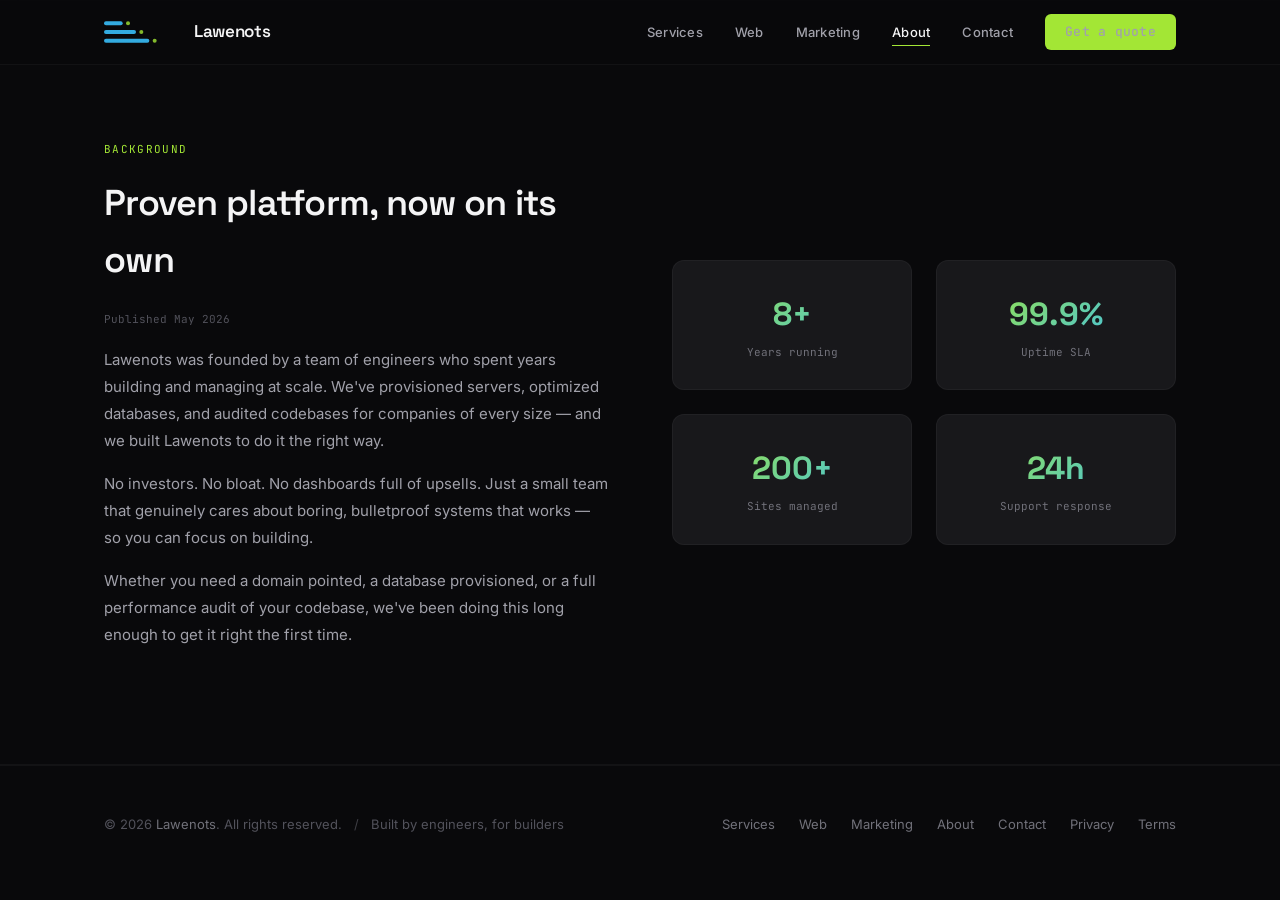
==== about/index.html @ 70c5d765 "Replace hash URLs with dedicated /services, /about, and /contact pages. Splits homepage sections int" ====
<!DOCTYPE html>
<html lang="en">
<head>
  <meta charset="UTF-8">
  <meta name="viewport" content="width=device-width, initial-scale=1.0">
  <title>About — Lawenots</title>
  <meta name="description" content="Lawenots was founded by engineers with years of platform experience.">
  <link rel="canonical" href="https://lawenots.com/about">
  <link rel="icon" type="image/svg+xml" href="../favicon.svg">
  <link rel="preconnect" href="https://fonts.googleapis.com">
  <link rel="preconnect" href="https://fonts.gstatic.com" crossorigin>
  <link rel="preload" as="style" href="https://fonts.googleapis.com/css2?family=Inter:wght@300;400;500;600&family=JetBrains+Mono:wght@400;500&family=Space+Grotesk:wght@400;500;600;700&display=swap" crossorigin>
  <link href="https://fonts.googleapis.com/css2?family=Inter:wght@300;400;500;600&family=JetBrains+Mono:wght@400;500&family=Space+Grotesk:wght@400;500;600;700&display=swap" rel="stylesheet">
  <link rel="stylesheet" href="../styles.css">

</head>
<body>
  <a href="#main-content" class="skip-link" style="position: absolute; top: -100%; left: 8px; padding: 8px 16px; background: var(--accent-lime); color: var(--surface-950); font-family: var(--font-mono); font-size: 12px; border-radius: 0 0 6px 6px; z-index: 200; transition: top 0.2s;">Skip to content</a>

  <nav>
    <div class="container">
      <a href="/" style="display: flex; align-items: center; gap: 10px;">
        <svg xmlns="http://www.w3.org/2000/svg" viewBox="0 0 120 40" width="80" height="28">
          <defs>
            <linearGradient id="nlg" x1="0" y1="0" x2="1" y2="0">
              <stop offset="0%%" stop-color="#A3E635"/>
              <stop offset="100%%" stop-color="#38BDF8"/>
            </linearGradient>
          </defs>
          <rect x="0" y="4" width="28" height="6" rx="3" fill="url(#nlg)" opacity="0.9"/>
          <circle cx="36" cy="7" r="3" fill="#A3E635" opacity="0.8"/>
          <rect x="0" y="17" width="48" height="6" rx="3" fill="url(#nlg)" opacity="0.9"/>
          <circle cx="56" cy="20" r="3" fill="#A3E635" opacity="0.8"/>
          <rect x="0" y="30" width="68" height="6" rx="3" fill="url(#nlg)" opacity="0.9"/>
          <circle cx="76" cy="33" r="3" fill="#A3E635" opacity="0.8"/>
        </svg>
        <span style="font-family: var(--font-display); font-size: 17px; font-weight: 600; letter-spacing: -0.02em; color: var(--surface-100);">Lawenots</span>
      </a>

      <div class="nav-links" id="navLinks">
        <a href="/services">Services</a>
        <a href="/web">Web</a>
        <a href="/marketing">Marketing</a>
        <a href="/about" class="nav-active">About</a>
        <a href="/contact">Contact</a>
        <a href="/contact" class="nav-cta">Get a quote</a>
      </div>

      <button class="mobile-toggle" id="mobileToggle" aria-label="Menu">
        <svg fill="none" stroke="currentColor" viewBox="0 0 24 24">
          <path stroke-linecap="round" stroke-linejoin="round" stroke-width="2" d="M4 6h16M4 12h16M4 18h16"/>
        </svg>
      </button>
    </div>
  </nav>

  <main id="main-content">
  <section class="section section-page-first about" id="about">
    <div class="container">
      <div class="about-grid">
        <div>
          <div class="section-tag">Background</div>
          <h2>Proven platform, now on its own</h2>
          <p style="font-family:var(--font-mono);font-size:11px;color:var(--surface-600);margin-bottom:16px">Published May 2026</p>
          <p>
            Lawenots was founded by a team of engineers who spent years building
            and managing at scale. We've provisioned servers,
            optimized databases, and audited codebases for companies of every size —
            and we built Lawenots to do it the right way.
          </p>
          <p>
            No investors. No bloat. No dashboards full of upsells. Just a small
            team that genuinely cares about boring, bulletproof systems
            that works — so you can focus on building.
          </p>
          <p>
            Whether you need a domain pointed, a database provisioned, or a full
            performance audit of your codebase, we've been doing this long enough
            to get it right the first time.
          </p>
        </div>

        <div class="about-stats">
          <div class="stat">
            <div class="stat-number">8+</div>
            <div class="stat-label">Years running</div>
          </div>
          <div class="stat">
            <div class="stat-number">99.9%</div>
            <div class="stat-label">Uptime SLA</div>
          </div>
          <div class="stat">
            <div class="stat-number">200+</div>
            <div class="stat-label">Sites managed</div>
          </div>
          <div class="stat">
            <div class="stat-number">24h</div>
            <div class="stat-label">Support response</div>
          </div>
        </div>
      </div>
    </div>
  </section>

  </main>

  <footer>
    <div class="container">
      <div class="legal">
        &copy; 2026 <a href="/">Lawenots</a>. All rights reserved.
        <span style="margin: 0 8px; color: var(--surface-700);">/</span>
        Built by engineers, for builders
      </div>
      <div class="footer-links">
        <a href="/services">Services</a>
        <a href="/web">Web</a>
        <a href="/marketing">Marketing</a>
        <a href="/about">About</a>
        <a href="/contact">Contact</a>
        <a href="/privacy">Privacy</a>
        <a href="/terms">Terms</a>
      </div>
    </div>
  </footer>

  <script defer src="../script.js"></script>
</body>
</html>
---- styles.css ----
:root{--surface-950:#09090B;--surface-900:#18181B;--surface-800:#27272A;--surface-700:#3F3F46;--surface-600:#52525B;--surface-500:#71717A;--surface-400:#A1A1AA;--surface-300:#D4D4D8;--surface-200:#E4E4E7;--surface-100:#F4F4F5;--surface-50:#FAFAFA;--accent-lime:#A3E635;--accent-sky:#38BDF8;--font-sans:'Inter',system-ui,-apple-system,sans-serif;--font-mono:'JetBrains Mono',Menlo,Monaco,monospace;--font-display:'Space Grotesk','Inter',system-ui,sans-serif}
*,*::before,*::after{box-sizing:border-box;margin:0;padding:0}
html{scroll-behavior:smooth;-webkit-font-smoothing:antialiased;-moz-osx-font-smoothing:grayscale}
body{font-family:var(--font-sans);background:var(--surface-950);color:var(--surface-100);line-height:1.6;min-height:100vh}
.container{max-width:1120px;margin:0 auto;padding:0 24px}
a{color:inherit;text-decoration:none}
::selection{background:var(--accent-lime);color:var(--surface-950)}
nav{position:fixed;top:0;left:0;right:0;z-index:100;background:rgba(9,9,11,0.85);backdrop-filter:blur(12px);-webkit-backdrop-filter:blur(12px);border-bottom:1px solid rgba(255,255,255,0.04)}
nav .container{display:flex;align-items:center;justify-content:space-between;height:64px}
.nav-links{display:flex;align-items:center;gap:32px}
.nav-links a{font-size:13px;font-weight:500;letter-spacing:0.02em;color:var(--surface-400);transition:color 0.2s;position:relative}
.nav-links a::after{content:'';position:absolute;bottom:-4px;left:0;right:0;height:1px;background:var(--accent-lime);transform:scaleX(0);transition:transform 0.3s ease}
.nav-links a:hover{color:var(--surface-100)}
.nav-links a:hover::after{transform:scaleX(1)}
.nav-cta{font-family:var(--font-mono);font-size:12px;padding:8px 20px;border-radius:6px;background:var(--accent-lime);color:var(--surface-950);font-weight:500;transition:opacity 0.2s}
.nav-cta:hover{opacity:0.85}
.mobile-toggle{display:none;background:none;border:none;cursor:pointer;color:var(--surface-400)}
.mobile-toggle svg{width:24px;height:24px}
.hero{padding:160px 0 100px;position:relative;overflow:hidden}
.hero::before{content:'';position:absolute;top:-40%;right:-20%;width:600px;height:600px;background:radial-gradient(circle,rgba(163,230,53,0.04) 0%,transparent 70%);pointer-events:none}
.hero-grid{display:grid;grid-template-columns:1fr 1fr;gap:64px;align-items:center}
.hero-badge{display:inline-flex;align-items:center;gap:8px;font-family:var(--font-mono);font-size:11px;letter-spacing:0.12em;text-transform:uppercase;color:var(--accent-lime);margin-bottom:24px}
.hero-badge-dot{width:6px;height:6px;border-radius:50%;background:var(--accent-lime);animation:pulse-dot 2s ease-in-out infinite}
.hero h1{font-family:var(--font-display);font-size:clamp(40px,6vw,72px);font-weight:700;line-height:1.05;letter-spacing:-0.03em;margin-bottom:24px}
.hero h1 span{background:linear-gradient(135deg,var(--accent-lime),var(--accent-sky));-webkit-background-clip:text;-webkit-text-fill-color:transparent;background-clip:text}
.hero p{font-size:17px;color:var(--surface-400);max-width:480px;line-height:1.7;margin-bottom:40px}
.hero-buttons{display:flex;gap:16px;flex-wrap:wrap}
.btn-primary{display:inline-flex;align-items:center;gap:8px;font-family:var(--font-mono);font-size:13px;font-weight:500;padding:12px 28px;border-radius:8px;background:var(--accent-lime);color:var(--surface-950);transition:opacity 0.2s}
.btn-primary:hover{opacity:0.85}
.btn-secondary{display:inline-flex;align-items:center;gap:8px;font-family:var(--font-mono);font-size:13px;font-weight:500;padding:12px 28px;border-radius:8px;border:1px solid var(--surface-700);color:var(--surface-300);transition:border-color 0.2s,color 0.2s}
.btn-secondary:hover{border-color:var(--surface-500);color:var(--surface-100)}
.hero-visual{display:flex;justify-content:center;align-items:center}
.stack-visual{width:100%;max-width:380px}
.stack-row{display:flex;align-items:center;gap:16px;padding:20px 24px;border-radius:10px;background:rgba(255,255,255,0.02);border:1px solid rgba(255,255,255,0.04);margin-bottom:12px;transition:background 0.3s,border-color 0.3s}
.stack-row:hover{background:rgba(163,230,53,0.04);border-color:rgba(163,230,53,0.12)}
.stack-bar{height:6px;border-radius:3px;background:linear-gradient(90deg,var(--accent-lime),var(--accent-sky));transition:width 0.6s ease}
.stack-bar.w-1{width:40%}
.stack-bar.w-2{width:65%}
.stack-bar.w-3{width:85%}
.stack-dot{width:8px;height:8px;border-radius:50%;background:var(--accent-lime);flex-shrink:0}
.stack-label{font-family:var(--font-mono);font-size:12px;color:var(--surface-400);white-space:nowrap;margin-left:auto}
.section{padding:100px 0}
.section-header{text-align:center;margin-bottom:64px}
.section-tag{font-family:var(--font-mono);font-size:11px;letter-spacing:0.12em;text-transform:uppercase;color:var(--accent-lime);margin-bottom:16px}
.section h2{font-family:var(--font-display);font-size:clamp(28px,4vw,44px);font-weight:600;letter-spacing:-0.02em;margin-bottom:16px}
.section-subtitle{color:var(--surface-400);font-size:16px;max-width:560px;margin:0 auto}
.services-grid{display:grid;grid-template-columns:repeat(4,1fr);gap:20px}
.service-card{padding:32px 28px;border-radius:12px;background:var(--surface-900);border:1px solid rgba(255,255,255,0.04);transition:border-color 0.3s,transform 0.3s}
.service-card:hover{border-color:rgba(163,230,53,0.15);transform:translateY(-2px)}
.service-card .icon{width:40px;height:40px;border-radius:10px;display:flex;align-items:center;justify-content:center;margin-bottom:20px;background:rgba(163,230,53,0.08);color:var(--accent-lime)}
.service-card .icon svg{width:20px;height:20px}
.service-card h3{font-family:var(--font-display);font-size:17px;font-weight:600;margin-bottom:8px}
.service-card .price{font-family:var(--font-mono);font-size:12px;color:var(--accent-lime);margin-bottom:12px}
.service-card p{font-size:14px;color:var(--surface-400);line-height:1.7}
.service-card .bullet-list{margin-top:16px;display:flex;flex-direction:column;gap:6px}
.service-card .bullet-list span{font-size:13px;color:var(--surface-500);display:flex;align-items:center;gap:8px}
.service-card .bullet-list span::before{content:'>';font-family:var(--font-mono);color:var(--accent-lime);font-size:11px;opacity:0.6}
.about{border-top:1px solid rgba(255,255,255,0.04);border-bottom:1px solid rgba(255,255,255,0.04)}
.about-grid{display:grid;grid-template-columns:1fr 1fr;gap:64px;align-items:center}
.about h2{font-family:var(--font-display);font-size:clamp(24px,3vw,36px);font-weight:600;letter-spacing:-0.02em;margin-bottom:20px}
.about p{color:var(--surface-400);font-size:15px;line-height:1.8;margin-bottom:16px}
.about-stats{display:grid;grid-template-columns:repeat(2,1fr);gap:24px}
.stat{text-align:center;padding:28px 16px;border-radius:12px;background:var(--surface-900);border:1px solid rgba(255,255,255,0.04)}
.stat-number{font-family:var(--font-display);font-size:32px;font-weight:700;background:linear-gradient(135deg,var(--accent-lime),var(--accent-sky));-webkit-background-clip:text;-webkit-text-fill-color:transparent;background-clip:text}
.stat-label{font-family:var(--font-mono);font-size:11px;color:var(--surface-500);margin-top:4px}
.contact-grid{display:grid;grid-template-columns:1fr 1fr;gap:64px}
.contact-info h3{font-family:var(--font-display);font-size:18px;font-weight:600;margin-bottom:16px}
.contact-info p{color:var(--surface-400);font-size:14px;line-height:1.8;margin-bottom:24px}
.contact-method{display:flex;align-items:center;gap:12px;padding:16px 0;border-bottom:1px solid rgba(255,255,255,0.04)}
.contact-method:last-child{border-bottom:none}
.contact-method-icon{width:36px;height:36px;border-radius:8px;display:flex;align-items:center;justify-content:center;background:rgba(163,230,53,0.08);color:var(--accent-lime);flex-shrink:0}
.contact-method-icon svg{width:16px;height:16px}
.contact-method label{font-family:var(--font-mono);font-size:11px;color:var(--surface-500);text-transform:uppercase;letter-spacing:0.06em;display:block;margin-bottom:2px}
.contact-method span{font-size:14px;color:var(--surface-200)}
.contact-form{display:flex;flex-direction:column;gap:16px}
.form-row{display:grid;grid-template-columns:1fr 1fr;gap:16px}
.form-group label{display:block;font-family:var(--font-mono);font-size:11px;color:var(--surface-500);text-transform:uppercase;letter-spacing:0.06em;margin-bottom:6px}
.form-group input,.form-group textarea,.form-group select{width:100%;padding:12px 16px;background:var(--surface-900);border:1px solid var(--surface-700);border-radius:8px;color:var(--surface-100);font-family:var(--font-sans);font-size:14px;outline:none;transition:border-color 0.2s}
.form-group input:focus,.form-group textarea:focus,.form-group select:focus{border-color:var(--accent-lime)}
.form-group textarea{resize:vertical;min-height:120px}
.form-group select{appearance:none;background-image:url("data:image/svg+xml,%3Csvg xmlns='http://www.w3.org/2000/svg' width='12' height='8' fill='%23A1A1AA'%3E%3Cpath d='M1 1l5 5 5-5'/%3E%3C/svg%3E");background-repeat:no-repeat;background-position:right 16px center}
.btn-submit{font-family:var(--font-mono);font-size:13px;font-weight:500;padding:14px 28px;border-radius:8px;border:none;cursor:pointer;background:var(--accent-lime);color:var(--surface-950);transition:opacity 0.2s;align-self:flex-start}
.btn-submit:hover{opacity:0.85}
footer{border-top:1px solid rgba(255,255,255,0.04);padding:48px 0 32px}
footer .container{display:flex;align-items:center;justify-content:space-between}
footer .legal{font-size:13px;color:var(--surface-600)}
footer .legal a{color:var(--surface-500);transition:color 0.2s}
footer .legal a:hover{color:var(--surface-300)}
footer .footer-links{display:flex;gap:24px}
footer .footer-links a{font-size:13px;color:var(--surface-500);transition:color 0.2s}
footer .footer-links a:hover{color:var(--surface-300)}
.skip-link:focus{top:0;outline:none}
@keyframes pulse-dot{0%,100%{opacity:0.4}50%{opacity:1}}
@keyframes fade-in{from{opacity:0}to{opacity:1}}
@keyframes slide-up{from{opacity:0;transform:translateY(16px)}to{opacity:1;transform:translateY(0)}}
.animate-fade-in{animation:fade-in 0.8s ease-out}
.animate-slide-up{animation:slide-up 0.6s ease-out backwards}
.delay-1{animation-delay:0.1s}
.delay-2{animation-delay:0.2s}
.delay-3{animation-delay:0.3s}
.delay-4{animation-delay:0.4s}
@media(max-width:900px){.hero-grid{grid-template-columns:1fr;gap:48px}.services-grid{grid-template-columns:repeat(2,1fr)}.about-grid{grid-template-columns:1fr;gap:40px}.contact-grid{grid-template-columns:1fr;gap:40px}.nav-links{display:none}.mobile-toggle{display:block}.nav-links.open{display:flex;flex-direction:column;position:absolute;top:64px;left:0;right:0;background:var(--surface-950);border-bottom:1px solid rgba(255,255,255,0.04);padding:24px;gap:20px}.hero{padding:120px 0 64px}}
a.service-card{display:block;color:inherit}
.service-card .card-cta{display:inline-block;font-family:var(--font-mono);font-size:12px;color:var(--accent-lime);margin-top:16px;transition:opacity 0.2s}
a.service-card:hover .card-cta{opacity:0.85}
.services-grid-5{grid-template-columns:repeat(auto-fit,minmax(220px,1fr))}
.stats-row{display:flex;justify-content:center;gap:48px;flex-wrap:wrap;margin-top:48px;padding:32px 0;border-top:1px solid rgba(255,255,255,0.04);border-bottom:1px solid rgba(255,255,255,0.04)}
.stats-row .stat{flex:1;min-width:140px;max-width:200px;padding:20px 16px;background:transparent;border:none}
.process-grid{display:grid;grid-template-columns:repeat(4,1fr);gap:20px}
.process-step{padding:28px 24px;border-radius:12px;background:var(--surface-900);border:1px solid rgba(255,255,255,0.04);transition:border-color 0.3s}
.process-step:hover{border-color:rgba(163,230,53,0.15)}
.process-step-num{font-family:var(--font-display);font-size:28px;font-weight:700;color:var(--surface-700);margin-bottom:12px;line-height:1}
.process-step h3{font-family:var(--font-display);font-size:16px;font-weight:600;margin-bottom:8px}
.process-step p{font-size:14px;color:var(--surface-400);line-height:1.7}
.why-section{border-top:1px solid rgba(255,255,255,0.04);border-bottom:1px solid rgba(255,255,255,0.04);background:rgba(255,255,255,0.01)}
.why-grid{max-width:640px;margin:0 auto}
.why-grid .bullet-list span{font-size:15px;color:var(--surface-300)}
.testimonials-grid{display:grid;grid-template-columns:repeat(3,1fr);gap:20px}
.testimonial-card{padding:32px 28px;border-radius:12px;background:var(--surface-900);border:1px solid rgba(255,255,255,0.04)}
.testimonial-card blockquote,.testimonial-card p{font-size:14px;color:var(--surface-300);line-height:1.8;font-style:italic;margin-bottom:20px}
.testimonial-author{font-family:var(--font-mono);font-size:12px}
.testimonial-author strong{display:block;color:var(--surface-100);font-weight:500;margin-bottom:2px;font-style:normal}
.testimonial-author span{color:var(--surface-500);font-style:normal}
.pricing-grid{display:grid;grid-template-columns:repeat(3,1fr);gap:20px;align-items:start}
.pricing-card{padding:32px 28px;border-radius:12px;background:var(--surface-900);border:1px solid rgba(255,255,255,0.04);position:relative}
.pricing-card.featured{border-color:rgba(163,230,53,0.35);background:rgba(163,230,53,0.04)}
.pricing-badge{position:absolute;top:0;right:24px;transform:translateY(-50%);font-family:var(--font-mono);font-size:10px;letter-spacing:0.08em;text-transform:uppercase;padding:4px 12px;border-radius:4px;background:var(--accent-lime);color:var(--surface-950);font-weight:500}
.pricing-card h3{font-family:var(--font-display);font-size:17px;font-weight:600;margin-bottom:8px}
.pricing-card .plan-price{font-family:var(--font-display);font-size:36px;font-weight:700;margin-bottom:20px;background:linear-gradient(135deg,var(--accent-lime),var(--accent-sky));-webkit-background-clip:text;-webkit-text-fill-color:transparent;background-clip:text}
.pricing-card .plan-price span{font-size:14px;font-weight:400;color:var(--surface-500);-webkit-text-fill-color:var(--surface-500)}
.pricing-card .bullet-list{margin-bottom:24px}
.pricing-card .btn-secondary,.pricing-card .btn-primary{width:100%;justify-content:center}
.cta-block{text-align:center;padding:64px 32px;border-radius:12px;background:var(--surface-900);border:1px solid rgba(255,255,255,0.04);max-width:720px;margin:0 auto}
.cta-block h2{font-family:var(--font-display);font-size:clamp(24px,3vw,32px);font-weight:600;letter-spacing:-0.02em;margin-bottom:12px}
.cta-block p{color:var(--surface-400);font-size:15px;margin-bottom:28px;line-height:1.7}
.launch-bundle{background:var(--surface-900);border-top:1px solid rgba(255,255,255,0.04);border-bottom:1px solid rgba(255,255,255,0.04);padding-top:80px}
.launch-cta{text-align:center;margin-top:8px}
.bundle-grid{display:grid;grid-template-columns:repeat(3,1fr);gap:16px;margin:40px 0 32px}
.bundle-item{display:flex;align-items:center;gap:12px;padding:16px 20px;border-radius:10px;background:rgba(255,255,255,0.02);border:1px solid rgba(255,255,255,0.04)}
.bundle-item .icon{width:32px;height:32px;border-radius:8px;display:flex;align-items:center;justify-content:center;background:rgba(163,230,53,0.08);color:var(--accent-lime);flex-shrink:0}
.bundle-item .icon svg{width:16px;height:16px}
.bundle-item span{font-size:14px;color:var(--surface-200)}
.nav-links a.nav-active{color:var(--surface-100)}
.nav-links a.nav-active::after{transform:scaleX(1)}
.page-hero{padding:140px 0 80px}
.section-page-first{padding-top:140px}
.page-hero h1{font-size:clamp(32px,5vw,56px)}
@media(max-width:900px){.process-grid{grid-template-columns:repeat(2,1fr)}.testimonials-grid{grid-template-columns:1fr}.pricing-grid{grid-template-columns:1fr}.bundle-grid{grid-template-columns:repeat(2,1fr)}.stats-row{gap:24px}}
@media(max-width:600px){.services-grid{grid-template-columns:1fr}.form-row{grid-template-columns:1fr}.about-stats{grid-template-columns:1fr 1fr}footer .container{flex-direction:column;gap:16px;text-align:center}.hero-visual{display:none}.process-grid{grid-template-columns:1fr}.bundle-grid{grid-template-columns:1fr}.stats-row{flex-direction:column;align-items:center}}
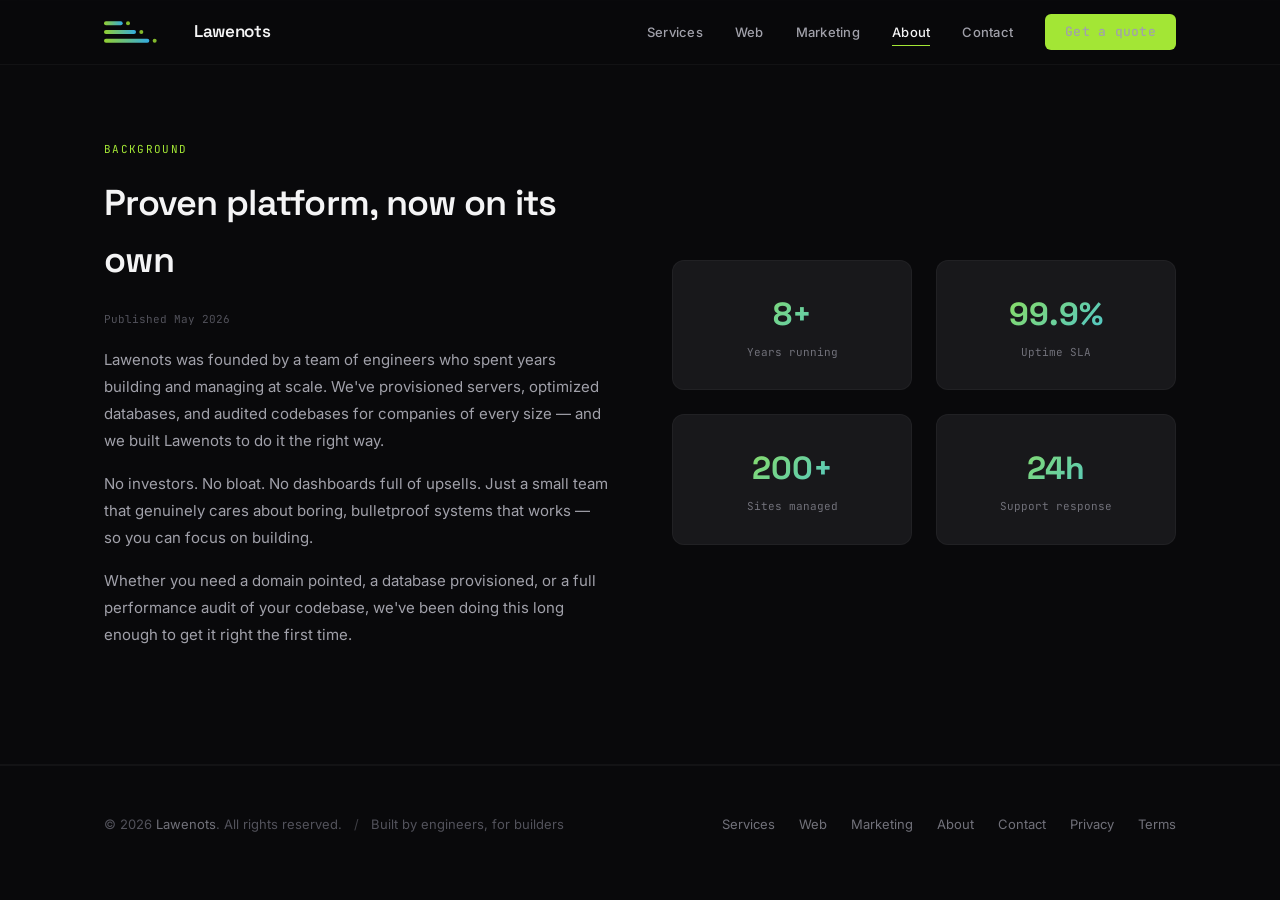
==== commit 22778fd6: "Fix nav logo gradient on services, about, and contact pages. Corrects invalid SVG stop offsets (0%% " ====
--- a/about/index.html
+++ b/about/index.html
@@ -23,8 +23,8 @@
         <svg xmlns="http://www.w3.org/2000/svg" viewBox="0 0 120 40" width="80" height="28">
           <defs>
             <linearGradient id="nlg" x1="0" y1="0" x2="1" y2="0">
-              <stop offset="0%%" stop-color="#A3E635"/>
-              <stop offset="100%%" stop-color="#38BDF8"/>
+              <stop offset="0%" stop-color="#A3E635"/>
+              <stop offset="100%" stop-color="#38BDF8"/>
             </linearGradient>
           </defs>
           <rect x="0" y="4" width="28" height="6" rx="3" fill="url(#nlg)" opacity="0.9"/>
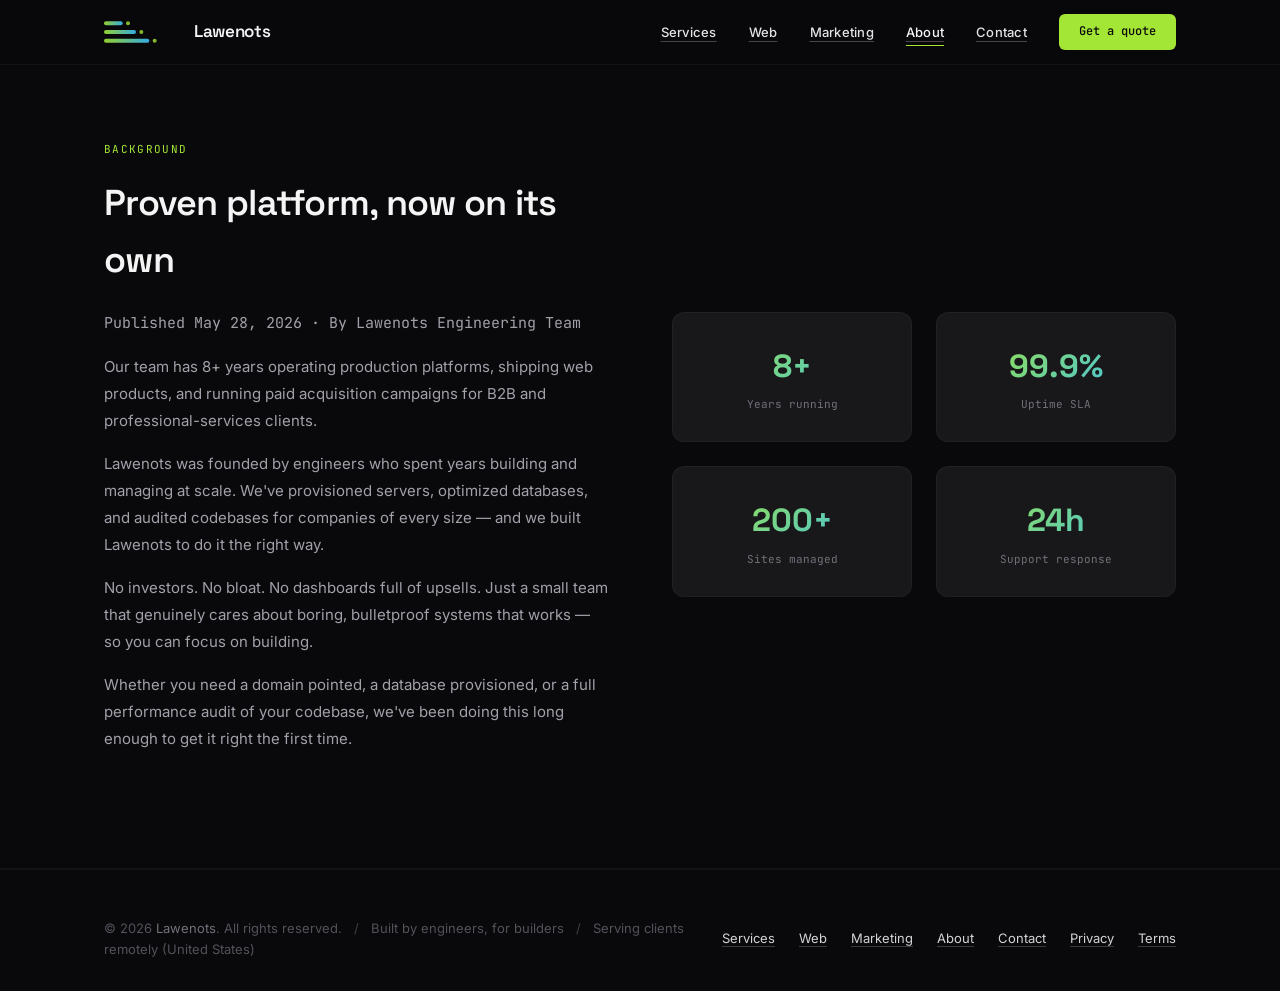
==== commit a474e8d4: "Improve SEO, security, accessibility, and content depth from site audit. Adds homepage copy and stru" ====
--- a/about/index.html
+++ b/about/index.html
@@ -5,7 +5,7 @@
   <meta name="viewport" content="width=device-width, initial-scale=1.0">
   <title>About — Lawenots</title>
   <meta name="description" content="Lawenots was founded by engineers with years of platform experience.">
-  <link rel="canonical" href="https://lawenots.com/about">
+  <link rel="canonical" href="https://www.lawenots.com/about">
   <link rel="icon" type="image/svg+xml" href="../favicon.svg">
   <link rel="preconnect" href="https://fonts.googleapis.com">
   <link rel="preconnect" href="https://fonts.gstatic.com" crossorigin>
@@ -60,10 +60,17 @@
       <div class="about-grid">
         <div>
           <div class="section-tag">Background</div>
-          <h2>Proven platform, now on its own</h2>
-          <p style="font-family:var(--font-mono);font-size:11px;color:var(--surface-600);margin-bottom:16px">Published May 2026</p>
+          <h1>Proven platform, now on its own</h1>
+          <p class="meta">
+            <time datetime="2026-05-28">Published May 28, 2026</time>
+            · By Lawenots Engineering Team
+          </p>
           <p>
-            Lawenots was founded by a team of engineers who spent years building
+            Our team has 8+ years operating production platforms, shipping web products, and
+            running paid acquisition campaigns for B2B and professional-services clients.
+          </p>
+          <p>
+            Lawenots was founded by engineers who spent years building
             and managing at scale. We've provisioned servers,
             optimized databases, and audited codebases for companies of every size —
             and we built Lawenots to do it the right way.
@@ -110,6 +117,8 @@
         &copy; 2026 <a href="/">Lawenots</a>. All rights reserved.
         <span style="margin: 0 8px; color: var(--surface-700);">/</span>
         Built by engineers, for builders
+        <span style="margin: 0 8px; color: var(--surface-700);">/</span>
+        Serving clients remotely (United States)
       </div>
       <div class="footer-links">
         <a href="/services">Services</a>
--- a/styles.css
+++ b/styles.css
@@ -8,10 +8,11 @@
 nav{position:fixed;top:0;left:0;right:0;z-index:100;background:rgba(9,9,11,0.85);backdrop-filter:blur(12px);-webkit-backdrop-filter:blur(12px);border-bottom:1px solid rgba(255,255,255,0.04)}
 nav .container{display:flex;align-items:center;justify-content:space-between;height:64px}
 .nav-links{display:flex;align-items:center;gap:32px}
-.nav-links a{font-size:13px;font-weight:500;letter-spacing:0.02em;color:var(--surface-400);transition:color 0.2s;position:relative}
-.nav-links a::after{content:'';position:absolute;bottom:-4px;left:0;right:0;height:1px;background:var(--accent-lime);transform:scaleX(0);transition:transform 0.3s ease}
-.nav-links a:hover{color:var(--surface-100)}
-.nav-links a:hover::after{transform:scaleX(1)}
+.nav-links a:not(.nav-cta){font-size:13px;font-weight:500;letter-spacing:0.02em;color:var(--surface-200);transition:color 0.2s;position:relative;text-decoration:underline;text-decoration-color:rgba(255,255,255,0.25);text-underline-offset:4px}
+.nav-links a:not(.nav-cta)::after{content:'';position:absolute;bottom:-4px;left:0;right:0;height:1px;background:var(--accent-lime);transform:scaleX(0);transition:transform 0.3s ease}
+.nav-links a:not(.nav-cta):hover{color:var(--surface-50)}
+.nav-links a:not(.nav-cta):hover::after{transform:scaleX(1)}
+.nav-links a:not(.nav-cta):focus-visible{outline:2px solid var(--accent-lime);outline-offset:3px}
 .nav-cta{font-family:var(--font-mono);font-size:12px;padding:8px 20px;border-radius:6px;background:var(--accent-lime);color:var(--surface-950);font-weight:500;transition:opacity 0.2s}
 .nav-cta:hover{opacity:0.85}
 .mobile-toggle{display:none;background:none;border:none;cursor:pointer;color:var(--surface-400)}
@@ -19,7 +20,7 @@
 .hero{padding:160px 0 100px;position:relative;overflow:hidden}
 .hero::before{content:'';position:absolute;top:-40%;right:-20%;width:600px;height:600px;background:radial-gradient(circle,rgba(163,230,53,0.04) 0%,transparent 70%);pointer-events:none}
 .hero-grid{display:grid;grid-template-columns:1fr 1fr;gap:64px;align-items:center}
-.hero-badge{display:inline-flex;align-items:center;gap:8px;font-family:var(--font-mono);font-size:11px;letter-spacing:0.12em;text-transform:uppercase;color:var(--accent-lime);margin-bottom:24px}
+.hero-badge{display:inline-flex;align-items:center;gap:8px;font-family:var(--font-mono);font-size:11px;letter-spacing:0.12em;text-transform:uppercase;color:var(--surface-200);margin-bottom:24px}
 .hero-badge-dot{width:6px;height:6px;border-radius:50%;background:var(--accent-lime);animation:pulse-dot 2s ease-in-out infinite}
 .hero h1{font-family:var(--font-display);font-size:clamp(40px,6vw,72px);font-weight:700;line-height:1.05;letter-spacing:-0.03em;margin-bottom:24px}
 .hero h1 span{background:linear-gradient(135deg,var(--accent-lime),var(--accent-sky));-webkit-background-clip:text;-webkit-text-fill-color:transparent;background-clip:text}
@@ -38,7 +39,7 @@
 .stack-bar.w-2{width:65%}
 .stack-bar.w-3{width:85%}
 .stack-dot{width:8px;height:8px;border-radius:50%;background:var(--accent-lime);flex-shrink:0}
-.stack-label{font-family:var(--font-mono);font-size:12px;color:var(--surface-400);white-space:nowrap;margin-left:auto}
+.stack-label{font-family:var(--font-mono);font-size:12px;color:var(--surface-300);white-space:nowrap;margin-left:auto}
 .section{padding:100px 0}
 .section-header{text-align:center;margin-bottom:64px}
 .section-tag{font-family:var(--font-mono);font-size:11px;letter-spacing:0.12em;text-transform:uppercase;color:var(--accent-lime);margin-bottom:16px}
@@ -57,7 +58,9 @@
 .service-card .bullet-list span::before{content:'>';font-family:var(--font-mono);color:var(--accent-lime);font-size:11px;opacity:0.6}
 .about{border-top:1px solid rgba(255,255,255,0.04);border-bottom:1px solid rgba(255,255,255,0.04)}
 .about-grid{display:grid;grid-template-columns:1fr 1fr;gap:64px;align-items:center}
-.about h2{font-family:var(--font-display);font-size:clamp(24px,3vw,36px);font-weight:600;letter-spacing:-0.02em;margin-bottom:20px}
+.about h1,.about h2{font-family:var(--font-display);font-size:clamp(24px,3vw,36px);font-weight:600;letter-spacing:-0.02em;margin-bottom:20px}
+.prose-legal h1{font-family:var(--font-display);font-size:clamp(24px,3vw,36px);font-weight:600;margin-bottom:16px}
+.prose-legal .meta{font-family:var(--font-mono);font-size:11px;color:var(--surface-500);margin-bottom:24px}
 .about p{color:var(--surface-400);font-size:15px;line-height:1.8;margin-bottom:16px}
 .about-stats{display:grid;grid-template-columns:repeat(2,1fr);gap:24px}
 .stat{text-align:center;padding:28px 16px;border-radius:12px;background:var(--surface-900);border:1px solid rgba(255,255,255,0.04)}
@@ -87,8 +90,29 @@
 footer .legal a{color:var(--surface-500);transition:color 0.2s}
 footer .legal a:hover{color:var(--surface-300)}
 footer .footer-links{display:flex;gap:24px}
-footer .footer-links a{font-size:13px;color:var(--surface-500);transition:color 0.2s}
-footer .footer-links a:hover{color:var(--surface-300)}
+footer .footer-links a{font-size:13px;color:var(--surface-300);transition:color 0.2s;text-decoration:underline;text-decoration-color:rgba(255,255,255,0.2);text-underline-offset:3px}
+footer .footer-links a:hover{color:var(--surface-100)}
+footer .social-links{display:flex;gap:16px;margin-top:12px}
+footer .social-links a{font-size:12px;color:var(--surface-400);text-decoration:underline;text-underline-offset:3px}
+footer .social-links a:hover{color:var(--surface-200)}
+.skip-link{position:absolute;top:-100%;left:8px;padding:8px 16px;background:var(--accent-lime);color:var(--surface-950);font-family:var(--font-mono);font-size:12px;border-radius:0 0 6px 6px;z-index:200;transition:top 0.2s}
+.nav-brand{display:flex;align-items:center;gap:10px}
+.nav-brand-text{font-family:var(--font-display);font-size:17px;font-weight:600;letter-spacing:-0.02em;color:var(--surface-100)}
+.home-intro{border-top:1px solid rgba(255,255,255,0.04)}
+.home-intro h2{font-family:var(--font-display);font-size:clamp(22px,3vw,32px);font-weight:600;letter-spacing:-0.02em;margin-bottom:16px}
+.home-intro h3{font-family:var(--font-display);font-size:18px;font-weight:600;margin:32px 0 12px}
+.home-intro p,.home-intro li{color:var(--surface-400);font-size:15px;line-height:1.8}
+.home-intro ul{margin:0 0 8px 1.25rem;display:flex;flex-direction:column;gap:8px}
+.meta{font-family:var(--font-mono);font-size:11px;color:var(--surface-500);margin-bottom:24px}
+.meta a{color:var(--surface-300);text-decoration:underline;text-underline-offset:3px}
+.home-intro .offer-grid{display:grid;grid-template-columns:repeat(3,1fr);gap:32px;margin-top:40px}
+.home-intro .offer-card{padding:24px;border-radius:12px;background:var(--surface-900);border:1px solid rgba(255,255,255,0.04)}
+.home-intro .offer-card a.card-link{display:inline-block;margin-top:12px;font-family:var(--font-mono);font-size:12px;color:var(--accent-lime);text-decoration:underline;text-underline-offset:3px}
+.share-links{display:flex;gap:12px;flex-wrap:wrap;margin-top:16px}
+.share-links a{font-family:var(--font-mono);font-size:12px;color:var(--surface-300);text-decoration:underline;text-underline-offset:3px}
+.prose-legal h2{font-family:var(--font-display);font-size:22px;font-weight:600;margin:32px 0 12px}
+.prose-legal p{color:var(--surface-400);font-size:15px;line-height:1.8;margin-bottom:16px}
+@media(max-width:900px){.home-intro .offer-grid{grid-template-columns:1fr}}
 .skip-link:focus{top:0;outline:none}
 @keyframes pulse-dot{0%,100%{opacity:0.4}50%{opacity:1}}
 @keyframes fade-in{from{opacity:0}to{opacity:1}}
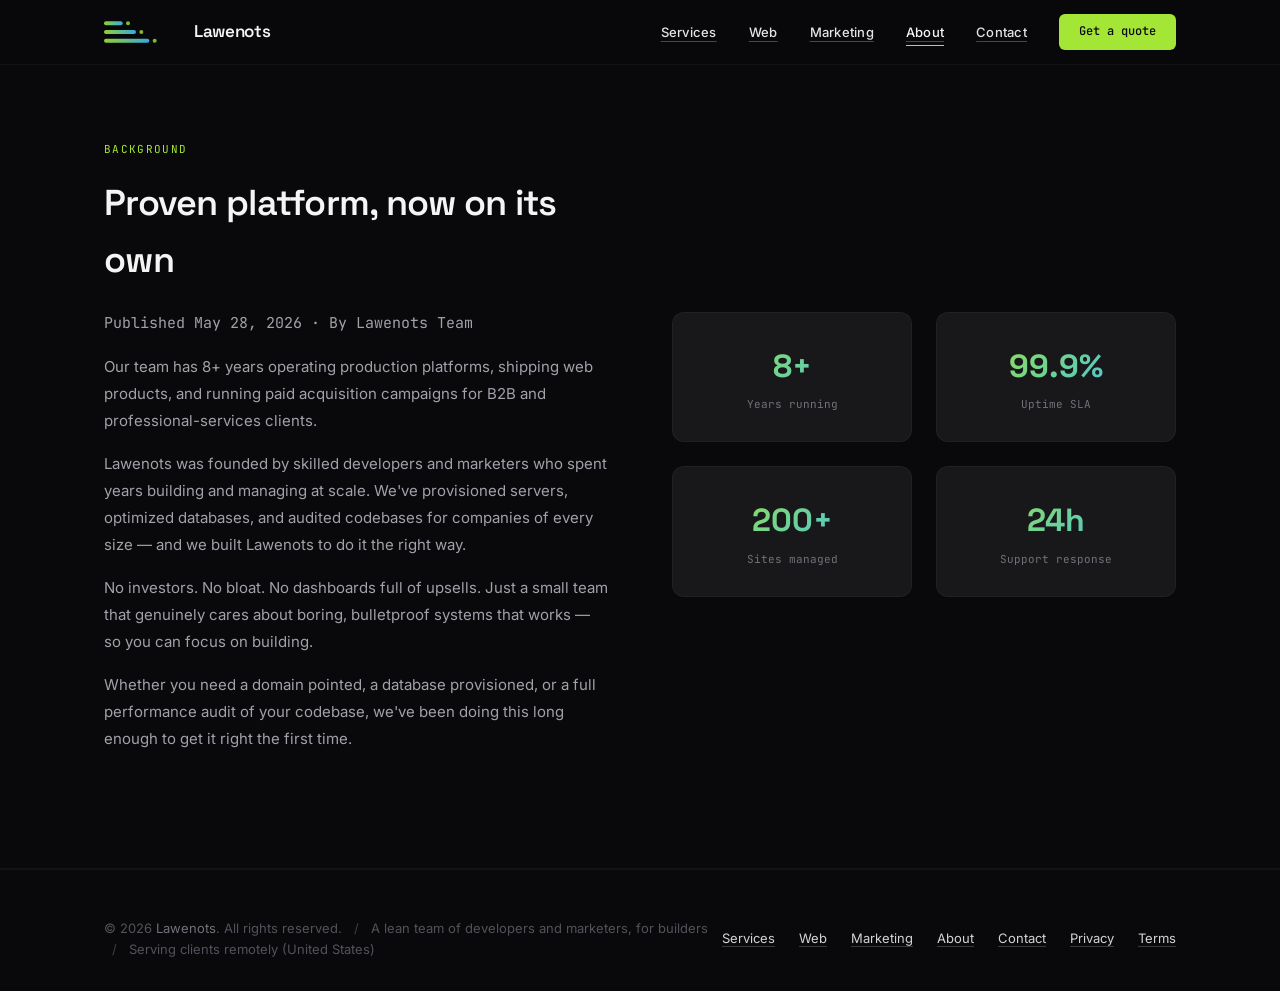
==== commit 03d409e4: "Replace engineer wording with developers and marketers across the site. Reflects a lean team of skil" ====
--- a/about/index.html
+++ b/about/index.html
@@ -4,7 +4,7 @@
   <meta charset="UTF-8">
   <meta name="viewport" content="width=device-width, initial-scale=1.0">
   <title>About — Lawenots</title>
-  <meta name="description" content="Lawenots was founded by engineers with years of platform experience.">
+  <meta name="description" content="Lawenots is led by skilled developers and marketers with years of industry experience.">
   <link rel="canonical" href="https://www.lawenots.com/about">
   <link rel="icon" type="image/svg+xml" href="../favicon.svg">
   <link rel="preconnect" href="https://fonts.googleapis.com">
@@ -63,14 +63,14 @@
           <h1>Proven platform, now on its own</h1>
           <p class="meta">
             <time datetime="2026-05-28">Published May 28, 2026</time>
-            · By Lawenots Engineering Team
+            · By Lawenots Team
           </p>
           <p>
             Our team has 8+ years operating production platforms, shipping web products, and
             running paid acquisition campaigns for B2B and professional-services clients.
           </p>
           <p>
-            Lawenots was founded by engineers who spent years building
+            Lawenots was founded by skilled developers and marketers who spent years building
             and managing at scale. We've provisioned servers,
             optimized databases, and audited codebases for companies of every size —
             and we built Lawenots to do it the right way.
@@ -116,7 +116,7 @@
       <div class="legal">
         &copy; 2026 <a href="/">Lawenots</a>. All rights reserved.
         <span style="margin: 0 8px; color: var(--surface-700);">/</span>
-        Built by engineers, for builders
+        A lean team of developers and marketers, for builders
         <span style="margin: 0 8px; color: var(--surface-700);">/</span>
         Serving clients remotely (United States)
       </div>
--- a/styles.css
+++ b/styles.css
@@ -32,14 +32,15 @@
 .btn-secondary:hover{border-color:var(--surface-500);color:var(--surface-100)}
 .hero-visual{display:flex;justify-content:center;align-items:center}
 .stack-visual{width:100%;max-width:380px}
-.stack-row{display:flex;align-items:center;gap:16px;padding:20px 24px;border-radius:10px;background:rgba(255,255,255,0.02);border:1px solid rgba(255,255,255,0.04);margin-bottom:12px;transition:background 0.3s,border-color 0.3s}
+.stack-row{display:flex;align-items:center;justify-content:space-between;gap:16px;padding:20px 24px;border-radius:10px;background:rgba(255,255,255,0.02);border:1px solid rgba(255,255,255,0.04);margin-bottom:12px;transition:background 0.3s,border-color 0.3s}
 .stack-row:hover{background:rgba(163,230,53,0.04);border-color:rgba(163,230,53,0.12)}
-.stack-bar{height:6px;border-radius:3px;background:linear-gradient(90deg,var(--accent-lime),var(--accent-sky));transition:width 0.6s ease}
-.stack-bar.w-1{width:40%}
-.stack-bar.w-2{width:65%}
-.stack-bar.w-3{width:85%}
-.stack-dot{width:8px;height:8px;border-radius:50%;background:var(--accent-lime);flex-shrink:0}
-.stack-label{font-family:var(--font-mono);font-size:12px;color:var(--surface-300);white-space:nowrap;margin-left:auto}
+.stack-bar-track{display:inline-flex;align-items:center;gap:10px;flex-shrink:0}
+.stack-bar{height:6px;border-radius:3px;background:linear-gradient(90deg,var(--accent-lime),var(--accent-sky));flex-shrink:0;transition:width 0.6s ease}
+.stack-bar.w-1{width:99px}
+.stack-bar.w-2{width:169px}
+.stack-bar.w-3{width:240px}
+.stack-dot{width:6px;height:6px;border-radius:50%;background:var(--accent-lime);opacity:0.9;flex-shrink:0}
+.stack-label{font-family:var(--font-mono);font-size:12px;color:var(--surface-300);white-space:nowrap;flex-shrink:0}
 .section{padding:100px 0}
 .section-header{text-align:center;margin-bottom:64px}
 .section-tag{font-family:var(--font-mono);font-size:11px;letter-spacing:0.12em;text-transform:uppercase;color:var(--accent-lime);margin-bottom:16px}
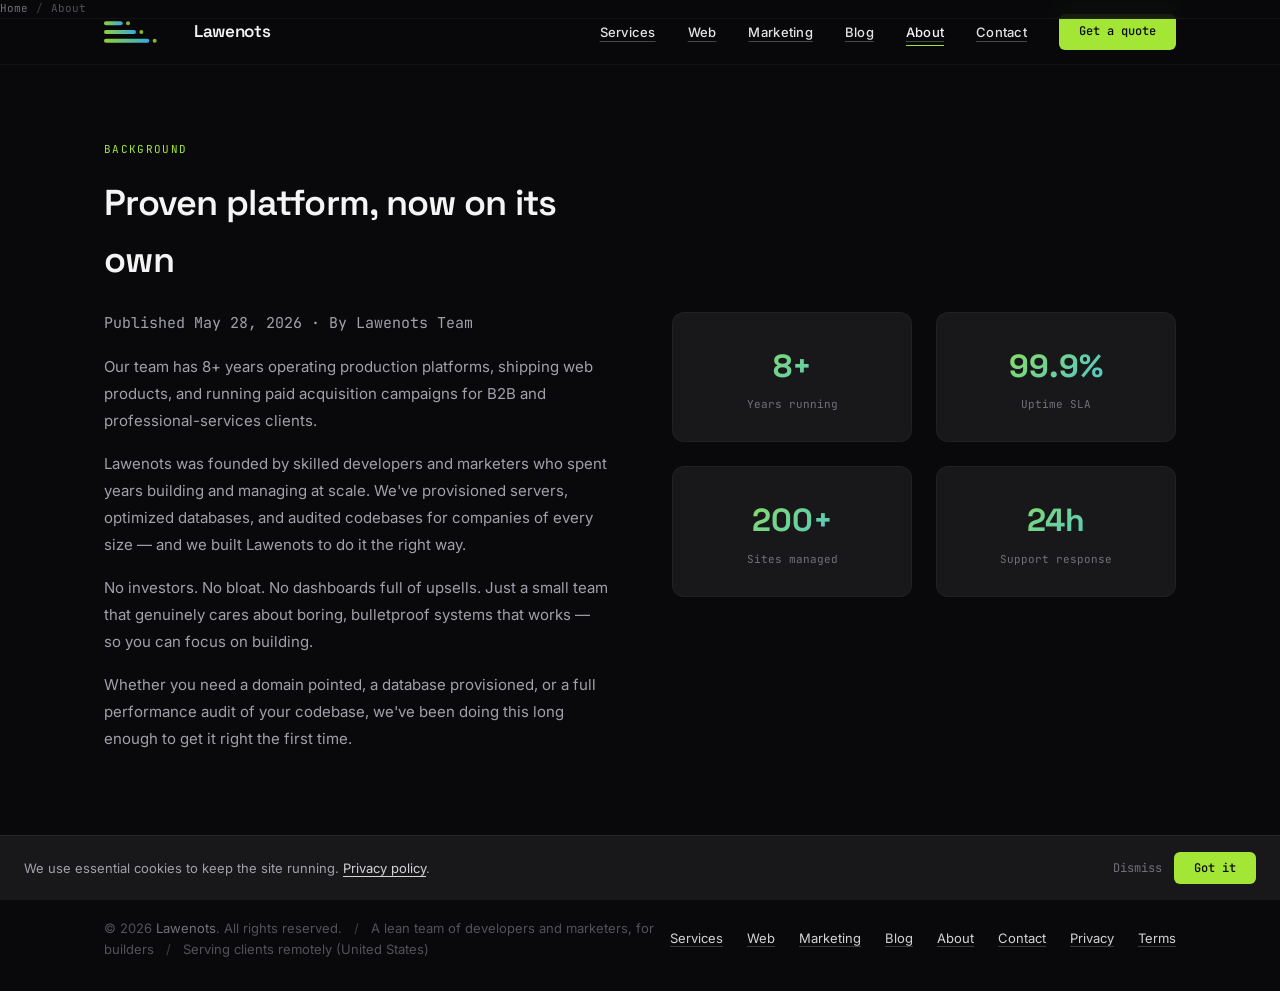
==== commit 2ed1e5d6: "Add blog section, breadcrumbs, contact form handler, and 404 page. Introduces blog index and posts, " ====
--- a/about/index.html
+++ b/about/index.html
@@ -12,7 +12,16 @@
   <link rel="preload" as="style" href="https://fonts.googleapis.com/css2?family=Inter:wght@300;400;500;600&family=JetBrains+Mono:wght@400;500&family=Space+Grotesk:wght@400;500;600;700&display=swap" crossorigin>
   <link href="https://fonts.googleapis.com/css2?family=Inter:wght@300;400;500;600&family=JetBrains+Mono:wght@400;500&family=Space+Grotesk:wght@400;500;600;700&display=swap" rel="stylesheet">
   <link rel="stylesheet" href="../styles.css">
-
+  <script type="application/ld+json">
+  {
+    "@context": "https://schema.org",
+    "@type": "BreadcrumbList",
+    "itemListElement": [
+      {"@type": "ListItem", "position": 1, "name": "Home", "item": "https://www.lawenots.com/"},
+      {"@type": "ListItem", "position": 2, "name": "About", "item": "https://www.lawenots.com/about"}
+    ]
+  }
+  </script>
 </head>
 <body>
   <a href="#main-content" class="skip-link" style="position: absolute; top: -100%; left: 8px; padding: 8px 16px; background: var(--accent-lime); color: var(--surface-950); font-family: var(--font-mono); font-size: 12px; border-radius: 0 0 6px 6px; z-index: 200; transition: top 0.2s;">Skip to content</a>
@@ -41,6 +50,7 @@
         <a href="/services">Services</a>
         <a href="/web">Web</a>
         <a href="/marketing">Marketing</a>
+        <a href="/blog">Blog</a>
         <a href="/about" class="nav-active">About</a>
         <a href="/contact">Contact</a>
         <a href="/contact" class="nav-cta">Get a quote</a>
@@ -57,6 +67,11 @@
   <main id="main-content">
   <section class="section section-page-first about" id="about">
     <div class="container">
+      <nav aria-label="Breadcrumb" class="breadcrumb">
+        <a href="/">Home</a>
+        <span class="breadcrumb-sep" aria-hidden="true">/</span>
+        <span aria-current="page">About</span>
+      </nav>
       <div class="about-grid">
         <div>
           <div class="section-tag">Background</div>
@@ -124,6 +139,7 @@
         <a href="/services">Services</a>
         <a href="/web">Web</a>
         <a href="/marketing">Marketing</a>
+        <a href="/blog">Blog</a>
         <a href="/about">About</a>
         <a href="/contact">Contact</a>
         <a href="/privacy">Privacy</a>
--- a/styles.css
+++ b/styles.css
@@ -172,3 +172,8 @@
 .page-hero h1{font-size:clamp(32px,5vw,56px)}
 @media(max-width:900px){.process-grid{grid-template-columns:repeat(2,1fr)}.testimonials-grid{grid-template-columns:1fr}.pricing-grid{grid-template-columns:1fr}.bundle-grid{grid-template-columns:repeat(2,1fr)}.stats-row{gap:24px}}
 @media(max-width:600px){.services-grid{grid-template-columns:1fr}.form-row{grid-template-columns:1fr}.about-stats{grid-template-columns:1fr 1fr}footer .container{flex-direction:column;gap:16px;text-align:center}.hero-visual{display:none}.process-grid{grid-template-columns:1fr}.bundle-grid{grid-template-columns:1fr}.stats-row{flex-direction:column;align-items:center}}
+nav.scrolled{border-bottom-color:rgba(255,255,255,0.1)}
+.scroll-top{position:fixed;bottom:24px;right:24px;width:40px;height:40px;border-radius:50%;background:var(--surface-800);border:1px solid rgba(255,255,255,0.08);color:var(--surface-300);cursor:pointer;display:flex;align-items:center;justify-content:center;opacity:0;transform:translateY(8px);transition:opacity 0.2s,transform 0.2s;z-index:90;padding:0}.scroll-top.visible{opacity:1;transform:translateY(0)}.scroll-top:hover{background:var(--surface-700);color:var(--surface-100)}.scroll-top svg{width:16px;height:16px}
+.cookie-notice{position:fixed;bottom:0;left:0;right:0;z-index:150;background:var(--surface-900);border-top:1px solid rgba(255,255,255,0.06);padding:16px 24px;display:flex;align-items:center;justify-content:space-between;gap:16px;font-size:13px;color:var(--surface-400);transform:translateY(100%);transition:transform 0.3s ease}.cookie-notice.visible{transform:translateY(0)}.cookie-notice a{color:var(--surface-300);text-decoration:underline;text-underline-offset:3px}.cookie-notice-actions{display:flex;align-items:center;gap:12px;flex-shrink:0}.cookie-accept{font-family:var(--font-mono);font-size:12px;padding:8px 20px;border-radius:6px;background:var(--accent-lime);color:var(--surface-950);border:none;cursor:pointer;font-weight:500}.cookie-dismiss{font-family:var(--font-mono);font-size:12px;color:var(--surface-500);background:none;border:none;cursor:pointer}
+.breadcrumb{display:flex;align-items:center;gap:8px;font-family:var(--font-mono);font-size:11px;color:var(--surface-600);margin-bottom:32px}.breadcrumb a{color:var(--surface-500);transition:color 0.2s}.breadcrumb a:hover{color:var(--surface-300)}.breadcrumb-sep{color:var(--surface-700)}
+.blog-grid{display:grid;grid-template-columns:repeat(3,1fr);gap:24px}.blog-card{border-radius:12px;background:var(--surface-900);border:1px solid rgba(255,255,255,0.04);overflow:hidden;transition:border-color 0.3s,transform 0.3s;display:flex;flex-direction:column;color:inherit;text-decoration:none}.blog-card:hover{border-color:rgba(163,230,53,0.15);transform:translateY(-2px)}.blog-card-body{padding:28px;flex:1;display:flex;flex-direction:column}.blog-card-tag{font-family:var(--font-mono);font-size:10px;letter-spacing:0.1em;text-transform:uppercase;color:var(--accent-lime);margin-bottom:12px}.blog-card h3{font-family:var(--font-display);font-size:17px;font-weight:600;letter-spacing:-0.01em;margin-bottom:10px;line-height:1.3;color:var(--surface-100)}.blog-card p{font-size:14px;color:var(--surface-400);line-height:1.7;flex:1;margin-bottom:20px}.blog-card-meta{font-family:var(--font-mono);font-size:11px;color:var(--surface-600)}.blog-post-body{max-width:720px;margin:0 auto}.blog-post-body h2{font-family:var(--font-display);font-size:22px;font-weight:600;margin:36px 0 12px}.blog-post-body p{font-size:15px;color:var(--surface-400);line-height:1.9;margin-bottom:18px}.blog-post-body ul,.blog-post-body ol{margin:0 0 18px 1.5rem;display:flex;flex-direction:column;gap:8px}.blog-post-body li{font-size:15px;color:var(--surface-400);line-height:1.8}@media(max-width:900px){.blog-grid{grid-template-columns:1fr}}
